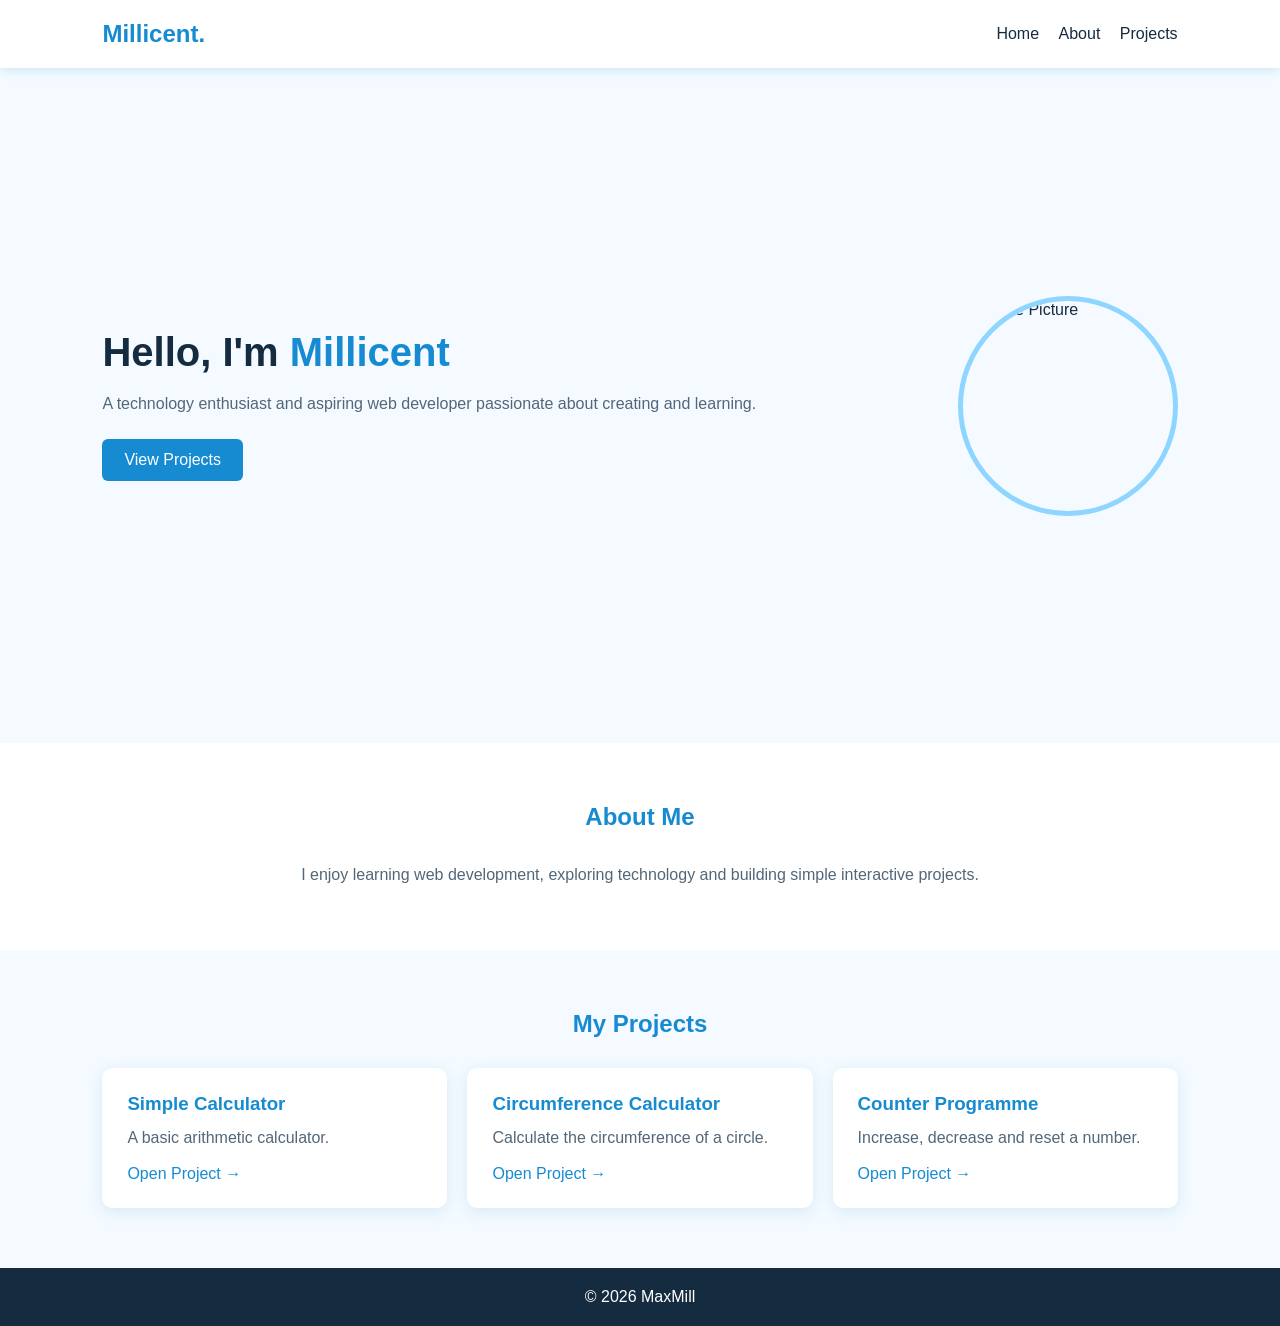
==== index.html @ bbe315da "Add files via upload" ====
<!DOCTYPE html>
<html lang="en">
<head>
    <meta charset="UTF-8">
    <meta name="viewport" content="width=device-width, initial-scale=1.0">
    <title>Millicent Portfolio</title>
    <link rel="stylesheet" href="style.css">
</head>
<body>

    <header>
        <h2>Millicent.</h2>
        <nav>
            <a href="#home">Home</a>
            <a href="#about">About</a>
            <a href="#projects">Projects</a>
        </nav>
    </header>

    <section class="hero" id="home">
        <div>
            <h1>Hello, I'm <span>Millicent</span></h1>
            <p>A technology enthusiast and aspiring web developer passionate about creating and learning.</p>
            <a href="#projects" class="btn">View Projects</a>
        </div>

        <img src="profile.jpg" class="profile" alt="Profile Picture">
    </section>

    <section class="about" id="about">
        <h2>About Me</h2>
        <p>I enjoy learning web development, exploring technology and building simple interactive projects.</p>
    </section>

    <section id="projects">
        <h2>My Projects</h2>

        <div class="project-grid">

            <div class="project-card">
                <h3>Simple Calculator</h3>
                <p>A basic arithmetic calculator.</p>
                <a href="calculator.html">Open Project →</a>
            </div>

            <div class="project-card">
                <h3>Circumference Calculator</h3>
                <p>Calculate the circumference of a circle.</p>
                <a href="circumference.html">Open Project →</a>
            </div>

            <div class="project-card">
                <h3>Counter Programme</h3>
                <p>Increase, decrease and reset a number.</p>
                <a href="counter.html">Open Project →</a>
            </div>

        </div>
    </section>

    <footer>
        <p>© 2026 MaxMill</p>
    </footer>

</body>
</html>
---- style.css ----
* {
    margin: 0;
    padding: 0;
    box-sizing: border-box;
    font-family: Arial, sans-serif;
    scroll-behavior: smooth;
}

body {
    background: #f4faff;
    color: #142b40;
}

header {
    display: flex;
    justify-content: space-between;
    align-items: center;
    padding: 20px 8%;
    background: white;
    box-shadow: 0 2px 10px #c9e6f5;
}

header h2 {
    color: #168bd2;
}

nav a {
    text-decoration: none;
    color: #142b40;
    margin-left: 15px;
}

nav a:hover {
    color: #168bd2;
    border-bottom: 2px solid #168bd2;
}

section {
    padding: 60px 8%;
}

.hero {
    display: flex;
    justify-content: space-between;
    align-items: center;
    gap: 30px;
    min-height: 75vh;
}

.hero h1 {
    font-size: 40px;
    margin-bottom: 15px;
}

.hero span {
    color: #168bd2;
}

.hero p, .about p {
    line-height: 1.8;
    color: #526779;
}

.profile {
    width: 220px;
    height: 220px;
    object-fit: cover;
    border-radius: 50%;
    border: 5px solid #8ed6ff;
    transition: 0.3s;
}

.profile:hover {
    box-shadow: 0 0 30px #168bd2;
    transform: scale(1.04);
}

.btn {
    display: inline-block;
    margin-top: 20px;
    padding: 12px 22px;
    background: #168bd2;
    color: white;
    text-decoration: none;
    border-radius: 6px;
}

.about {
    background: white;
    text-align: center;
}

#projects h2, .about h2 {
    text-align: center;
    color: #168bd2;
    margin-bottom: 30px;
}

.project-grid {
    display: grid;
    grid-template-columns: repeat(auto-fit, minmax(220px, 1fr));
    gap: 20px;
}

.project-card {
    background: white;
    padding: 25px;
    border-radius: 10px;
    box-shadow: 0 4px 15px #d6eaf6;
}

.project-card h3 {
    color: #168bd2;
    margin-bottom: 10px;
}

.project-card p {
    color: #526779;
    line-height: 1.6;
}

.project-card a {
    display: inline-block;
    margin-top: 15px;
    color: #168bd2;
    text-decoration: none;
}

footer {
    background: #142b40;
    color: white;
    text-align: center;
    padding: 20px;
}

@media (max-width: 650px) {
    header {
        flex-direction: column;
        gap: 15px;
    }

    nav a {
        margin: 0 7px;
        font-size: 14px;
    }

    .hero {
        flex-direction: column-reverse;
        text-align: center;
    }

    .profile {
        width: 170px;
        height: 170px;
    }
}
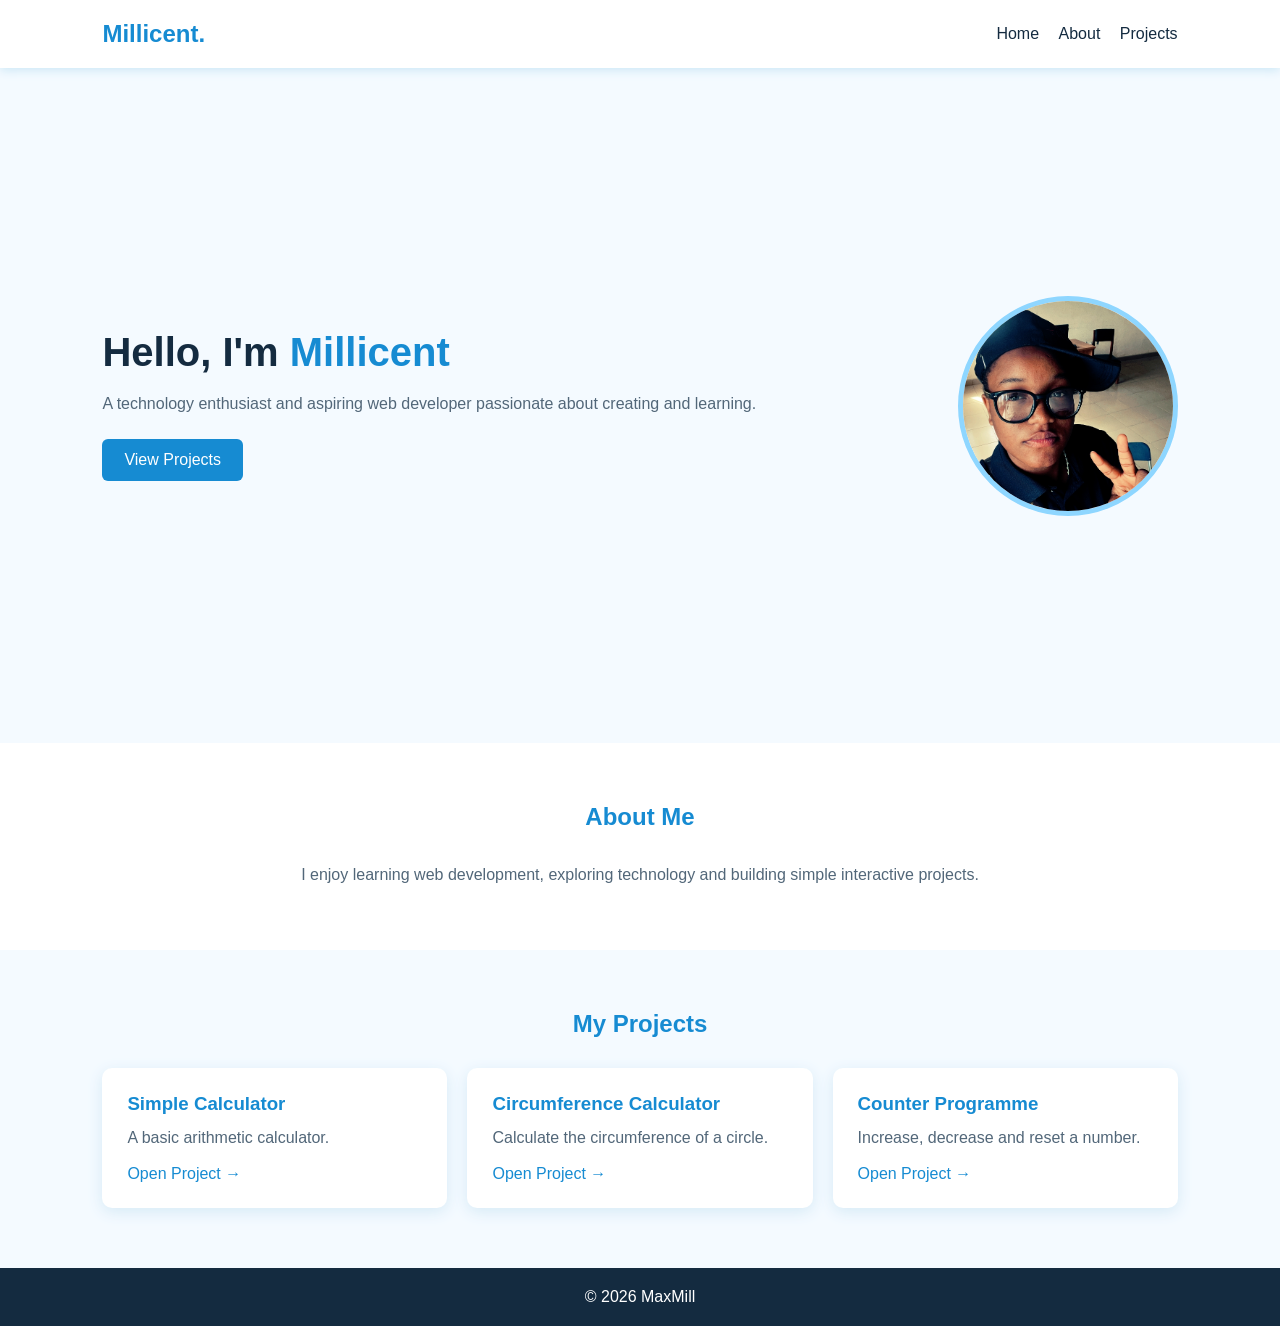
==== commit 1ab1cc9f: "Update index.html" ====
--- a/index.html
+++ b/index.html
@@ -25,7 +25,7 @@
             <a href="#projects" class="btn">View Projects</a>
         </div>
 
-        <img src="profile.jpg" class="profile" alt="Profile Picture">
+        <img src="profile.JPG" class="profile" alt="Profile Picture">
     </section>
 
     <section class="about" id="about">
